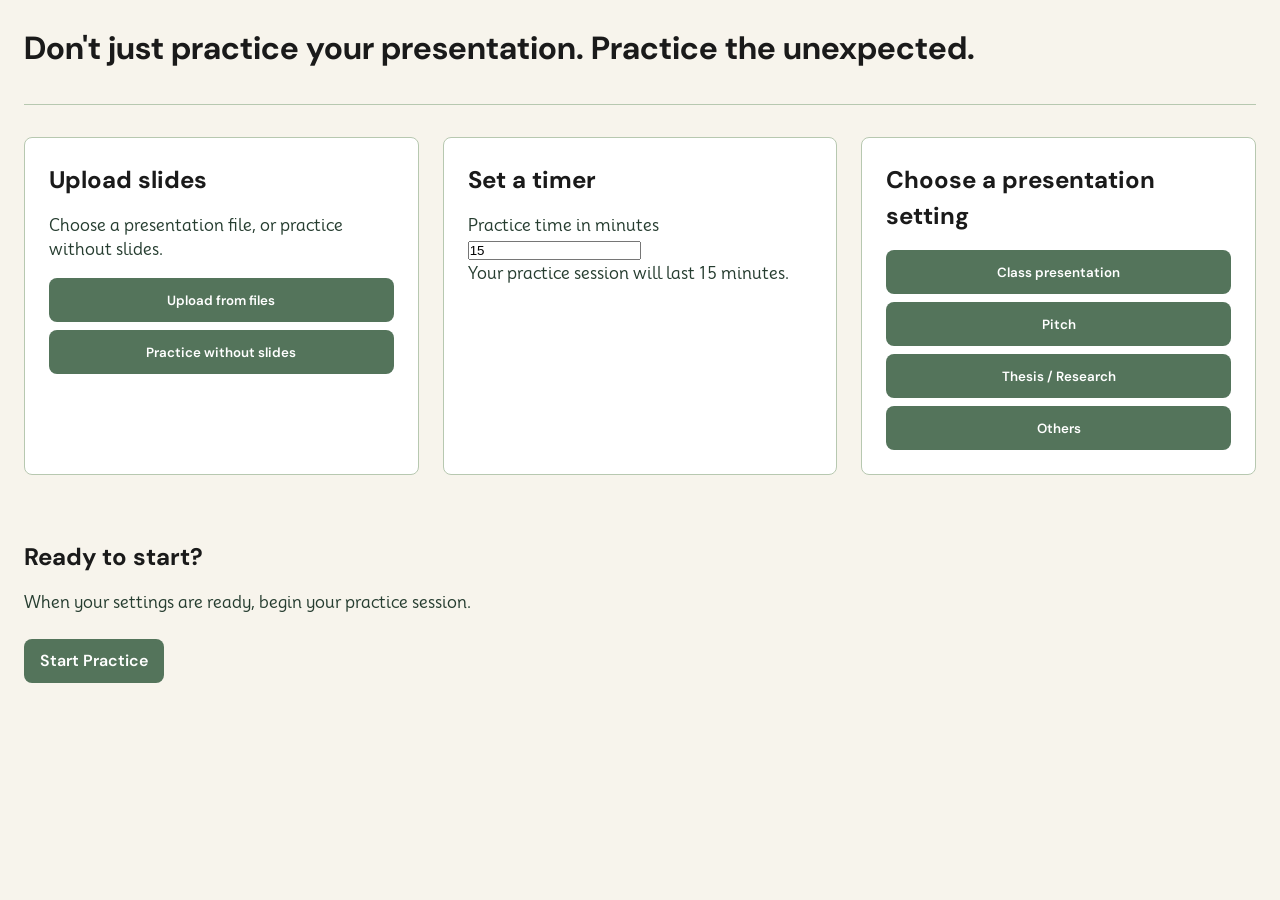
==== index.html @ 601aabbf "Refactor timer setup section in index.html Updated the timer setup section with improved layout and " ====
<!doctype html>
<html lang="en">
  <head>
    <meta charset="UTF-8" />
    <meta name="viewport" content="width=device-width, initial-scale=1.0" />
    <title>My Project</title>
    <link rel="stylesheet" href="style.css" />
  </head>
  <body>
    <!-- START BELOW -->
     
<!--PAGE HEADER-->
<header>
  <h1>Don't just practice your presentation. Practice the unexpected.</h1>
</header>

<!-- MAIN CONTENT -->
<main>

  <!-- 3-Column Desktop Grid Wrapper -->
  <div class="setup-grid">
    <section id="setup" class="setup-card">
      <h2>Upload slides</h2>
      <p>Choose a presentation file, or practice without slides.</p>
      <button type="button">Upload from files</button>
      <button type="button">Practice without slides</button>
    </section>

    <!-- TIMER SETUP -->
        <section class="setup-card">
          <h2>Set a timer</h2>

          <label for="practice-time">
            Practice time in minutes
          </label>

          <input
            id="practice-time"
            name="practice-time"
            type="number"
            min="1"
            step="1"
            value="15"
            placeholder="e.g. 15"
          />

          <p id="timer-message" class="message" role="status">
            Your practice session will last 15 minutes.
          </p>
        </section>

    <section class="setup-card">
      <h2>Choose a presentation setting</h2>
      <button type="button">Class presentation</button>
      <button type="button">Pitch</button>
      <button type="button">Thesis / Research</button>
      <button type="button">Others</button>
    </section>
  </div>

  <!-- START PRACTICE SECTION -->
  <section>
    <h2>Ready to start?</h2>
    <p>When your settings are ready, begin your practice session.</p>
    <a href="practice.html" class="btn">Start Practice</a>
  </section>

</main>   
    <script src="script.js"></script>
  </body>
</html>
---- style.css ----
/* LAYOUT PLAN
   - 2D CSS Grid Components:
     - main (Page Shell): Page-level grid with gap: var(--space-32) for consistent spacing between vertical sections.
     - .setup-grid (index.html): 3-column grid (repeat(3, 1fr)) for side-by-side setup cards.
     - .practice-grid (practice.html): 2-column grid (3fr 2fr) for slide view and setting/challenge controls.
     - .next-steps-grid (report.html): 2-column grid (repeat(2, 1fr)) for report action buttons.
   - 1D Flexbox Components (Left alone from CSS Grid):
     - header: Flexbox (display: flex; justify-content: space-between) for 1D horizontal alignment of title & timer.
     - button, a.btn: Inline-flex (display: inline-flex) for internal content alignment.
     - .setup-card button: Flexbox (display: flex) to stack buttons vertically inside cards.
 */
@import url('https://fonts.googleapis.com/css2?family=DM+Sans:ital,opsz,wght@0,9..40,100..1000;1,9..40,100..1000&family=Mooli&display=swap');

/* Base Page Setup & 8px Spacing Grid */
:root {
  /* Spacing Grid (Multiples of 8px) */
  --space-8: 8px;
  --space-16: 16px;
  --space-24: 24px;
  --space-32: 32px;
  --space-48: 48px;

  /* Design Tokens */
  --bg-beige: #F7F4EC;
  --primary-green: #B7C8B0;
  --accent-sage: #54745B;
  --text-dark: #263D30;
  --text-black: #1A1A1A;
}

* {
  box-sizing: border-box;
  margin: 0;
  padding: 0;
}

body {
  font-family: 'Mooli', sans-serif;
  background-color: var(--bg-beige);
  color: var(--text-dark);
  line-height: 1.5;
  padding: var(--space-24);
}

h1, h2, h3, h4 {
  font-family: 'DM Sans', sans-serif;
  color: var(--text-black);
  margin-bottom: var(--space-16);
}

p {
  max-width: 65ch;
  margin-bottom: var(--space-16);
}

/* Page Header (1D Component using Flexbox) */
header {
  display: flex;
  justify-content: space-between;
  align-items: center;
  padding-bottom: var(--space-16);
  margin-bottom: var(--space-32);
  border-bottom: 1px solid var(--primary-green);
}

/* Page Shell Container */
/* Page Shell Container (Converted to CSS Grid) */
main {
  max-width: 1440px;
  margin: 0 auto;
  display: grid;
  gap: var(--space-32); /* Consistent spacing between top-level sections */
}

/* DESKTOP GRID RULES (Default / Desktop Frame)*/

/* setup-grid: 3 equal columns — places upload, timer, and setting cards side-by-side on desktop */
.setup-grid {
  display: grid;
  grid-template-columns: repeat(3, 1fr);
  gap: var(--space-24);
  margin-bottom: var(--space-32);
}

.setup-card {
  background-color: #FFFFFF;
  border: 1px solid var(--primary-green);
  border-radius: var(--space-8);
  padding: var(--space-24);
}

/* practice-grid: 2 columns — slide content on left (3fr), visual setting/challenge on right (2fr) */
.practice-grid {
  display: grid;
  grid-template-columns: 3fr 2fr;
  gap: var(--space-24);
  align-items: start;
  margin-bottom: var(--space-32);
}

.practice-card {
  background-color: #FFFFFF;
  border: 1px solid var(--primary-green);
  border-radius: var(--space-8);
  padding: var(--space-24);
  min-height: 240px;
}

/* next-steps-grid: 2 equal columns — positions action buttons side-by-side on desktop */
.next-steps-grid {
  display: grid;
  grid-template-columns: repeat(2, 1fr);
  gap: var(--space-16);
  max-width: 400px;
}

/* Buttons and Links */
button, a.btn {
  display: inline-flex;
  align-items: center;
  justify-content: center;
  min-height: 44px; /* Minimum tap target height */
  padding: var(--space-8) var(--space-16);
  margin-top: var(--space-8);
  background-color: var(--accent-sage);
  color: #FFFFFF;
  border: none;
  border-radius: var(--space-8);
  font-family: 'DM Sans', sans-serif;
  font-weight: 600;
  text-decoration: none;
  cursor: pointer;
}

/* MOBILE MEDIA QUERY (Screen widths 700px or narrower)*/
@media (max-width: 700px) {
  /* Header stacks title and timer vertically */
  header {
    flex-direction: column;
    align-items: flex-start;
    gap: var(--space-8);
  }

  /* index.html setup cards stack into a single column */
  .setup-grid {
    grid-template-columns: 1fr;
  }

  /* practice and challenge screens collapse to single column */
  .practice-grid {
    grid-template-columns: 1fr;
  }

  /* report action buttons stack vertically */
  .next-steps-grid {
    grid-template-columns: 1fr;
  }
}
/* Stack buttons vertically inside setup cards */
.setup-card button {
  display: flex;
  width: 100%;
  margin-top: var(--space-8); /* 8px spacing between stacked buttons */
}
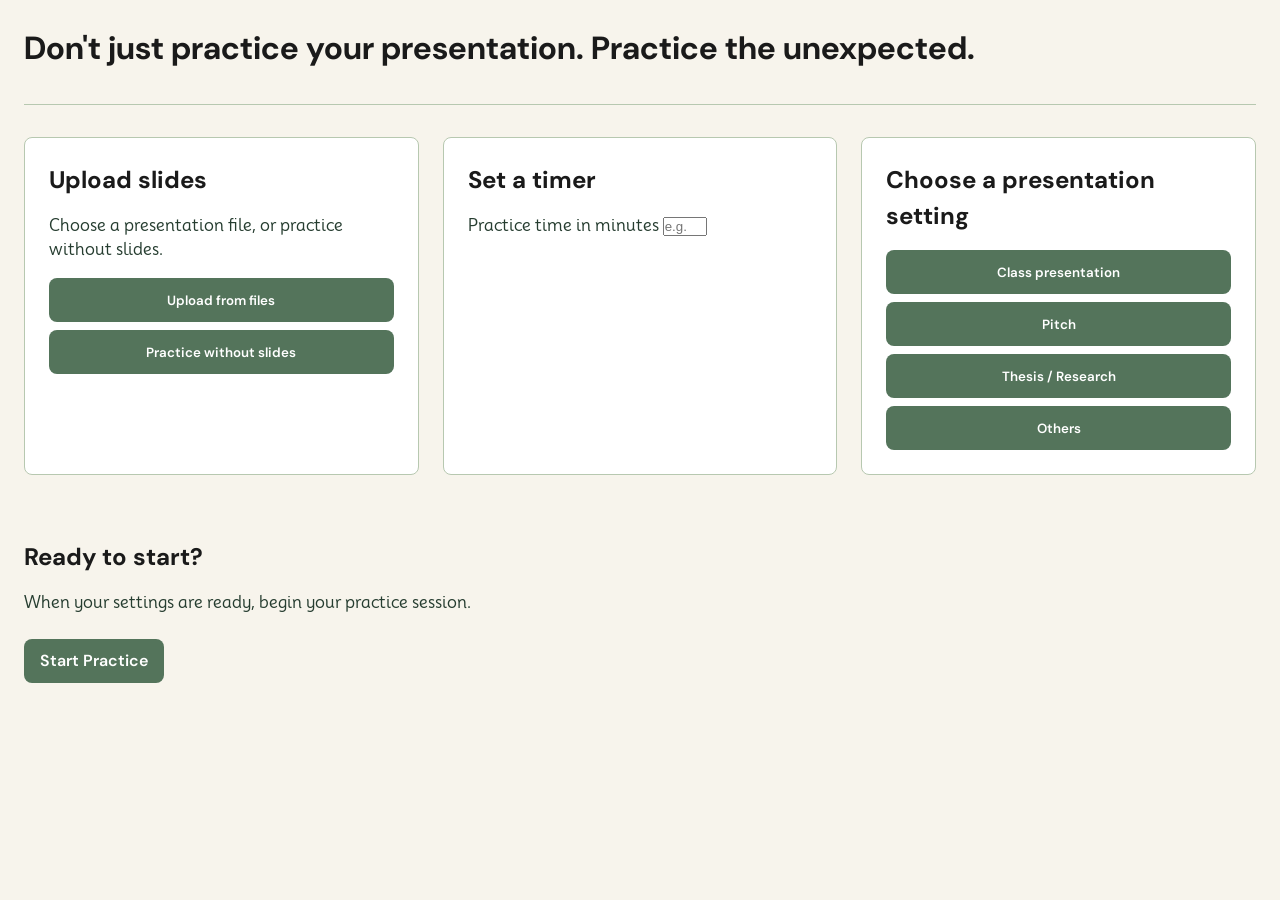
==== commit 30cd54ce: "Refactor HTML structure for clarity and organization" ====
--- a/index.html
+++ b/index.html
@@ -8,64 +8,54 @@
   </head>
   <body>
     <!-- START BELOW -->
-     
-<!--PAGE HEADER-->
-<header>
-  <h1>Don't just practice your presentation. Practice the unexpected.</h1>
-</header>
 
-<!-- MAIN CONTENT -->
-<main>
+    <!--PAGE HEADER-->
+    <header>
+      <h1>Don't just practice your presentation. Practice the unexpected.</h1>
+    </header>
 
-  <!-- 3-Column Desktop Grid Wrapper -->
-  <div class="setup-grid">
-    <section id="setup" class="setup-card">
-      <h2>Upload slides</h2>
-      <p>Choose a presentation file, or practice without slides.</p>
-      <button type="button">Upload from files</button>
-      <button type="button">Practice without slides</button>
-    </section>
+    <!-- MAIN CONTENT -->
+    <main>
+      <!-- 3-Column Desktop Grid Wrapper -->
+      <div class="setup-grid">
+        <section id="setup" class="setup-card">
+          <h2>Upload slides</h2>
+          <p>Choose a presentation file, or practice without slides.</p>
+          <button type="button">Upload from files</button>
+          <button type="button">Practice without slides</button>
+        </section>
 
-    <!-- TIMER SETUP -->
         <section class="setup-card">
           <h2>Set a timer</h2>
-
-          <label for="practice-time">
-            Practice time in minutes
-          </label>
-
+          <label for="practice-time">Practice time in minutes</label>
           <input
             id="practice-time"
             name="practice-time"
             type="number"
             min="1"
-            step="1"
-            value="15"
+            max="60"
             placeholder="e.g. 15"
           />
-
-          <p id="timer-message" class="message" role="status">
-            Your practice session will last 15 minutes.
-          </p>
+          <p id="timer-status" class="message" role="status"></p>
         </section>
 
-    <section class="setup-card">
-      <h2>Choose a presentation setting</h2>
-      <button type="button">Class presentation</button>
-      <button type="button">Pitch</button>
-      <button type="button">Thesis / Research</button>
-      <button type="button">Others</button>
-    </section>
-  </div>
+        <section class="setup-card">
+          <h2>Choose a presentation setting</h2>
+          <button type="button">Class presentation</button>
+          <button type="button">Pitch</button>
+          <button type="button">Thesis / Research</button>
+          <button type="button">Others</button>
+        </section>
+      </div>
 
-  <!-- START PRACTICE SECTION -->
-  <section>
-    <h2>Ready to start?</h2>
-    <p>When your settings are ready, begin your practice session.</p>
-    <a href="practice.html" class="btn">Start Practice</a>
-  </section>
+      <!-- START PRACTICE SECTION -->
+      <section>
+        <h2>Ready to start?</h2>
+        <p>When your settings are ready, begin your practice session.</p>
+        <a href="practice.html" class="btn">Start Practice</a>
+      </section>
+    </main>
 
-</main>   
     <script src="script.js"></script>
   </body>
 </html>
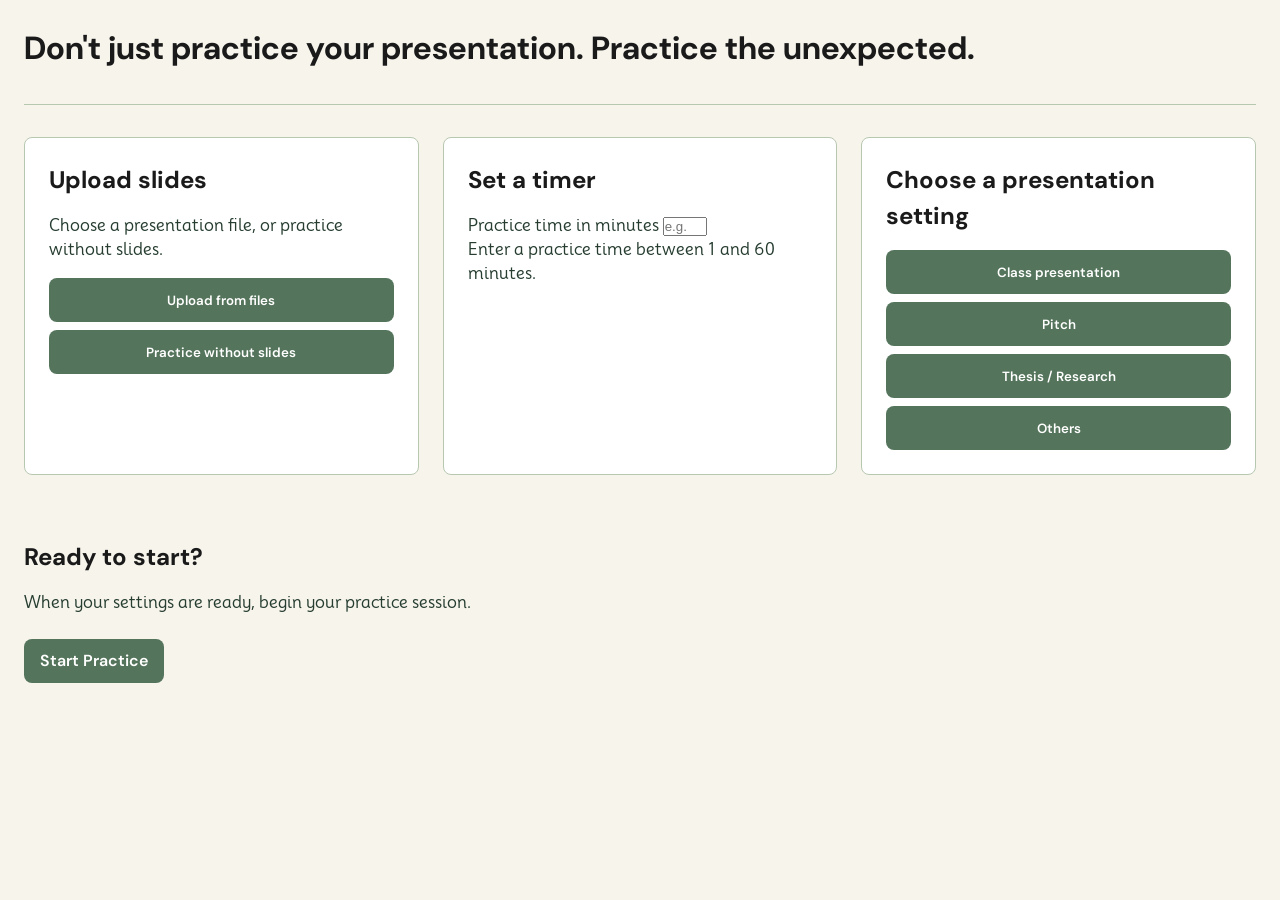
==== commit 359d651d: "Remove unnecessary comments and fix formatting" ====
--- a/index.html
+++ b/index.html
@@ -7,8 +7,6 @@
     <link rel="stylesheet" href="style.css" />
   </head>
   <body>
-    <!-- START BELOW -->
-
     <!--PAGE HEADER-->
     <header>
       <h1>Don't just practice your presentation. Practice the unexpected.</h1>
